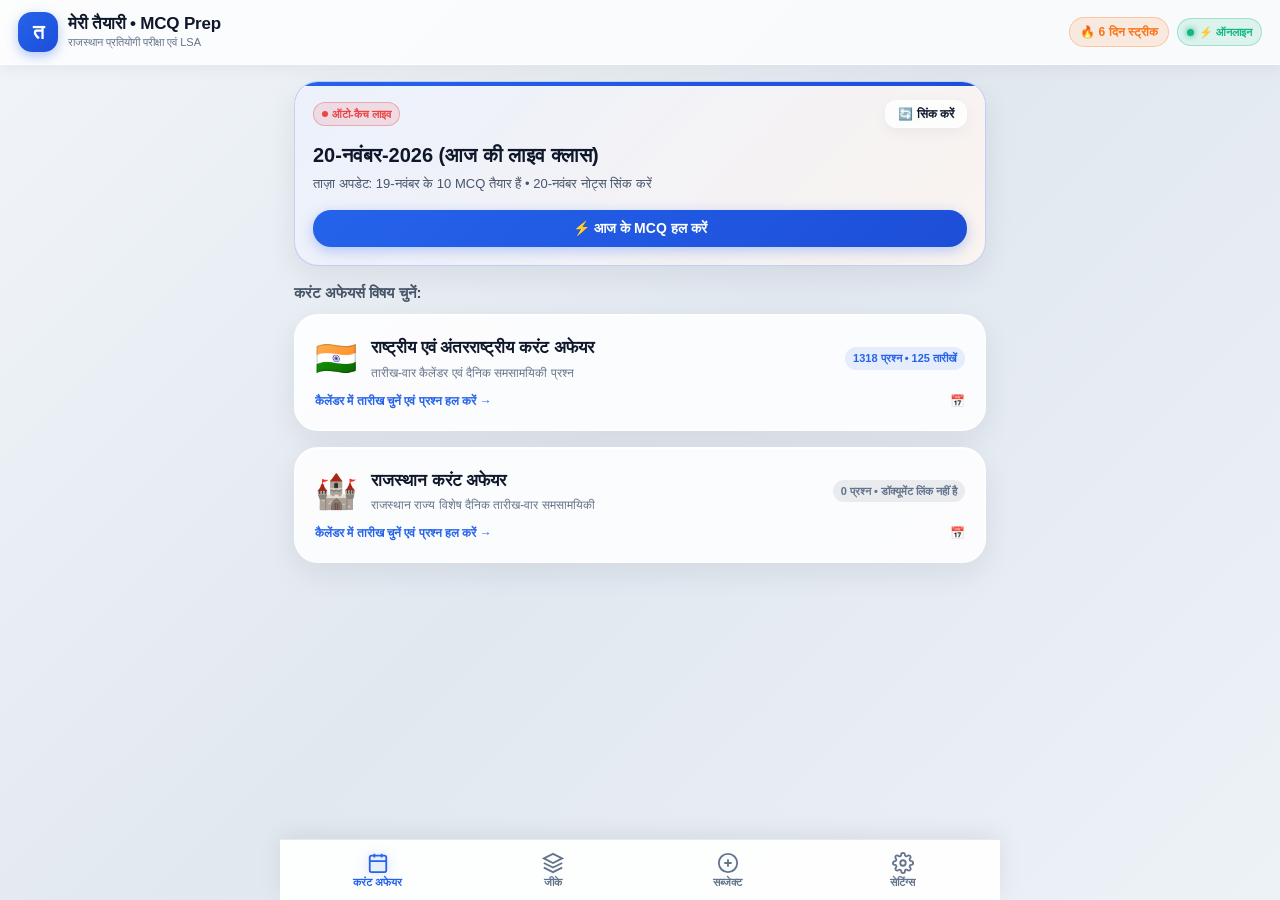
==== index.html @ 027c0a05 "feat: complete Meri Taiyari MCQ Prep APK with crisp examiner questions, iOS liquid glass theme, and " ====
<!DOCTYPE html>
<html lang="hi" data-theme="light">
<head>
  <meta charset="UTF-8">
  <meta name="viewport" content="width=device-width, initial-scale=1.0, maximum-scale=1.0, user-scalable=no, viewport-fit=cover">
  <meta name="theme-color" content="#2563eb">
  <title>मेरी तैयारी • MCQ Prep</title>
  <link rel="stylesheet" href="app.css">
  <link rel="manifest" href="manifest.json">
</head>
<body>

  <!-- Top App Header -->
  <header class="app-header">
    <div class="brand-wrapper">
      <div class="brand-logo-badge">त</div>
      <div class="brand-text">
        <h1>मेरी तैयारी • MCQ Prep</h1>
        <p>राजस्थान प्रतियोगी परीक्षा एवं LSA</p>
      </div>
    </div>
    <div class="header-badges">
      <div class="streak-pill" id="header-streak-badge" data-action="open-streak-info">
        🔥 <span>6 दिन स्ट्रीक</span>
      </div>
      <div class="sync-status-pill" id="header-sync-status">
        <span class="sync-dot"></span>
        <span>🟢 ऑफलाइन तैयार</span>
      </div>
    </div>
  </header>

  <!-- Main View Container -->
  <main class="main-container">

    <!-- ================= TAB 1: करंट अफेयर ================= -->
    <section id="tab-ca" class="view-section active">
      
      <!-- 1. मुख्य पृष्ठ (केवल 2 मुख्य विकल्प: राष्ट्रीय/अंतरराष्ट्रीय और राजस्थान करंट अफेयर, यहाँ कैलेंडर नहीं दिखेगा) -->
      <div id="ca-main-hub">
        
        <!-- Top Priority Card: आज की क्लास • ऑटो-कैच लाइव -->
        <div class="glass-card today-priority-card">
          <div class="glass-card-header">
            <span class="live-badge">
              <span class="pulse-dot"></span>
              ऑटो-कैच लाइव
            </span>
            <button class="btn btn-secondary btn-sm" data-action="sync-today-class">
              🔄 सिंक करें
            </button>
          </div>
          <div class="today-content-box">
            <div class="today-date-text" id="today-class-date">
              20-नवंबर-2026 (आज की क्लास)
            </div>
            <div class="today-subtext" id="today-class-mcq-count">
              ताज़ा अपडेट: 19-नवंबर के 10 MCQ तैयार हैं • 20-नवंबर लाइव क्लास
            </div>
          </div>
          <div class="card-action-row">
            <button class="btn btn-primary btn-full" data-action="open-today-class">
              ⚡ आज के MCQ हल करें
            </button>
          </div>
        </div>

        <div style="margin: 16px 0 10px 0;">
          <h2 style="font-size: 15px; font-weight: 700; color: var(--text-secondary);">करंट अफेयर्स विषय चुनें:</h2>
        </div>

        <!-- विकल्प 1: राष्ट्रीय एवं अंतरराष्ट्रीय करंट अफेयर -->
        <div class="glass-card subject-card" data-action="open-ca-category" data-category="national_ca" style="padding: 20px; cursor: pointer;">
          <div class="glass-card-header" style="margin-bottom: 8px;">
            <div style="display: flex; align-items: center; gap: 14px;">
              <div style="font-size: 34px; line-height: 1;">🇮🇳</div>
              <div>
                <h3 class="card-title" style="font-size: 17px; margin-bottom: 3px;">
                  राष्ट्रीय एवं अंतरराष्ट्रीय करंट अफेयर
                </h3>
                <p style="font-size: 12px; color: var(--text-muted);">
                  तारीख-वार कैलेंडर एवं दैनिक समसामयिकी प्रश्न
                </p>
              </div>
            </div>
            <span class="badge-count" id="badge-nat-ca-count">1101 प्रश्न • 125 तारीखें</span>
          </div>
          <div style="display: flex; justify-content: space-between; align-items: center; margin-top: 10px; font-size: 12px; color: var(--primary); font-weight: 600;">
            <span>कैलेंडर में तारीख चुनें एवं प्रश्न हल करें →</span>
            <span>📅</span>
          </div>
        </div>

        <!-- विकल्प 2: राजस्थान करंट अफेयर -->
        <div class="glass-card subject-card" data-action="open-ca-category" data-category="rajasthan_ca" style="padding: 20px; cursor: pointer;">
          <div class="glass-card-header" style="margin-bottom: 8px;">
            <div style="display: flex; align-items: center; gap: 14px;">
              <div style="font-size: 34px; line-height: 1;">🏰</div>
              <div>
                <h3 class="card-title" style="font-size: 17px; margin-bottom: 3px;">
                  राजस्थान करंट अफेयर
                </h3>
                <p style="font-size: 12px; color: var(--text-muted);">
                  राजस्थान राज्य विशेष दैनिक तारीख-वार समसामयिकी
                </p>
              </div>
            </div>
            <span class="badge-unlinked" id="badge-raj-ca-count">0 प्रश्न • डॉक्यूमेंट लिंक नहीं है</span>
          </div>
          <div style="display: flex; justify-content: space-between; align-items: center; margin-top: 10px; font-size: 12px; color: var(--primary); font-weight: 600;">
            <span>कैलेंडर में तारीख चुनें एवं प्रश्न हल करें →</span>
            <span>📅</span>
          </div>
        </div>

      </div>

      <!-- 2. समर्पित कैलेंडर व तारीख-वार विवरण स्क्रीन (कैटेगरी पर टैप करने के बाद यहाँ दिखाई देगी) -->
      <div id="ca-category-detail" style="display: none;">
        
        <!-- Header with Back Button and Category Title -->
        <div class="glass-card" style="padding: 14px 16px; margin-bottom: 12px;">
          <div class="glass-card-header" style="margin-bottom: 0;">
            <button class="btn btn-secondary btn-sm" data-action="back-to-ca-hub">
              ← वापस (करंट अफेयर)
            </button>
            <button class="btn btn-secondary btn-sm" data-action="sync-current-affairs">
              🔄 सिंक करें
            </button>
          </div>
          <div style="margin-top: 10px;">
            <h2 id="ca-detail-title" style="font-size: 18px; font-weight: 800; line-height: 1.2;">
              राष्ट्रीय एवं अंतरराष्ट्रीय करंट अफेयर
            </h2>
            <p id="ca-detail-subtitle" style="font-size: 12px; color: var(--text-muted); margin-top: 3px;">
              कैलेंडर में किसी भी तारीख पर टैप करें, उस तारीख के प्रश्न एवं नोट्स ठीक नीचे लोड होंगे
            </p>
          </div>
        </div>

        <!-- Interactive Date-Wise Calendar Card -->
        <div class="glass-card calendar-card" id="calendar-section">
          <div class="calendar-header-nav">
            <div class="calendar-month-title">
              <span>📅</span>
              <select class="form-select" id="cal-month-select" data-action="select-cal-month" style="width: auto; padding: 4px 8px; font-weight: 700;">
                <option value="2026-11">नवंबर 2026</option>
                <option value="2026-10">अक्टूबर 2026</option>
                <option value="2026-09">सितंबर 2026</option>
                <option value="2026-08">अगस्त 2026</option>
                <option value="2026-07">जुलाई 2026</option>
              </select>
            </div>
            <div style="display: flex; gap: 6px; align-items: center;">
              <button class="btn btn-secondary btn-sm" data-action="cal-prev-month">◀</button>
              <button class="btn btn-secondary btn-sm" data-action="cal-next-month">▶</button>
            </div>
          </div>

          <!-- Weekdays Row -->
          <div class="calendar-weekdays">
            <div>सोम</div><div>मंगल</div><div>बुध</div><div>गुरु</div><div>शुक्र</div><div>शनि</div><div>रवि</div>
          </div>

          <!-- 7-Column Days Grid -->
          <div class="calendar-grid" id="calendar-days-grid">
            <!-- Populated dynamically by app.js -->
          </div>
        </div>

        <!-- Date-Range Mega Revision Tests -->
        <div class="glass-card mega-revision-card" style="margin-bottom: 16px;">
          <div class="glass-card-header">
            <h3 class="card-title" style="color: #4f46e5;">
              <span>⚡</span> तारीख-रेंज मेगा रिवीज़न टेस्ट
            </h3>
            <span class="badge-count" style="background: rgba(79, 70, 229, 0.15); color: #4f46e5;">साप्ताहिक व मासिक</span>
          </div>
          <div class="mega-btn-group">
            <button class="btn btn-secondary btn-full" data-action="launch-mega-test" data-type="last_7_days">
              ⏱️ पिछले 7 दिन (साप्ताहिक)
            </button>
            <button class="btn btn-primary btn-full" data-action="launch-mega-test" data-type="full_month">
              🏆 पूरा महीना (1 से 20)
            </button>
          </div>
        </div>

        <!-- Date-Specific Content Directly Below Calendar -->
        <div id="ca-date-content-container">
          <!-- Populated when user taps any date in calendar! -->
        </div>

      </div>

    </section>

    <!-- ================= TAB 2: राजस्थान जीके ================= -->
    <section id="tab-gk" class="view-section">
      
      <!-- Sub-tabs bar: No dates! -->
      <div class="subtab-bar">
        <button class="subtab-btn active" data-action="switch-gk-subtab" data-subcat="geography">
          🗺️ राजस्थान भूगोल
        </button>
        <button class="subtab-btn" data-action="switch-gk-subtab" data-subcat="art_culture">
          🎭 कला एवं संस्कृति
        </button>
        <button class="subtab-btn" data-action="switch-gk-subtab" data-subcat="history">
          ⚔️ राजस्थान इतिहास
        </button>
      </div>

      <!-- Chapter-wise List -->
      <div id="gk-chapters-list">
        <!-- Rendered if linked -->
      </div>

      <!-- Empty State / Zero-Fabrication Prompt -->
      <div class="empty-state-box" id="gk-empty-state">
        <span class="empty-icon">📂</span>
        <h4 id="gk-empty-category-name">राजस्थान भूगोल</h4>
        <p><strong>0 प्रश्न • डॉक्यूमेंट लिंक नहीं है</strong><br>इस विषय के लिए अभी कोई गूगल डॉक लिंक नहीं किया गया है।</p>
        <button class="btn btn-primary" data-action="prompt-add-doc" data-target="geography">
          सेटिंग्स में डॉक्यूमेंट जोड़ें →
        </button>
      </div>

    </section>

    <!-- ================= TAB 3: सब्जेक्ट (LSA Veterinary) ================= -->
    <section id="tab-lsa" class="view-section">
      
      <div style="margin-bottom: 12px;">
        <h2 style="font-size: 16px; font-weight: 700;">पशुधन सहायक (LSA) डिप्लोमा विषय</h2>
        <p style="font-size: 12px; color: var(--text-muted);">सभी 10 वेटरनरी विषय • अध्याय-वार अभ्यास (शून्य डमी प्रश्न नियम)</p>
      </div>

      <div id="lsa-subjects-container">
        <!-- 10 Veterinary Subjects populated dynamically -->
      </div>

    </section>

    <!-- ================= TAB 4: सेटिंग्स ================= -->
    <section id="tab-settings" class="view-section">

      <!-- 1. Add & Manage Google Docs -->
      <div class="glass-card" id="add-doc-card">
        <div class="glass-card-header">
          <h3 class="card-title">
            <span>📄</span> डॉक्यूमेंट ऐड एवं मैनेज करें
          </h3>
          <span class="badge-count">स्मार्ट पार्सर</span>
        </div>
        <p style="font-size: 13px; color: var(--text-secondary); margin-bottom: 14px;">
          गूगल डॉक्स URL या टेक्स्ट नोट्स जोड़ें। करंट अफेयर्स में तारीखें स्वतः पहचान ली जाती हैं।
        </p>

        <div class="form-group">
          <label class="form-label">टारगेट विषय / श्रेणी चुनें:</label>
          <select class="form-select" id="target-category-select">
            <optgroup label="करंट अफेयर">
              <option value="national_ca">राष्ट्रीय एवं अंतरराष्ट्रीय करंट अफेयर</option>
              <option value="rajasthan_ca">राजस्थान करंट अफेयर</option>
            </optgroup>
            <optgroup label="राजस्थान सामान्य ज्ञान">
              <option value="geography">राजस्थान भूगोल (Geography)</option>
              <option value="art_culture">कला एवं संस्कृति (Art & Culture)</option>
              <option value="history">राजस्थान इतिहास (History)</option>
            </optgroup>
            <optgroup label="LSA वेटरनरी 10 विषय">
              <option value="lsa_anatomy">1. वेटरनरी एनाटॉमी</option>
              <option value="lsa_physiology">2. वेटरनरी फिजियोलॉजी</option>
              <option value="lsa_nutrition">3. पशु पोषण</option>
              <option value="lsa_lpm">4. पशुधन उत्पादन एवं प्रबंधन (LPM)</option>
              <option value="lsa_pharmacology">5. वेटरनरी फार्माकोलॉजी एवं टॉक्सिकोलॉजी</option>
              <option value="lsa_medicine">6. वेटरनरी मेडिसिन</option>
              <option value="lsa_surgery">7. वेटरनरी सर्जरी एवं रेडियोलॉजी</option>
              <option value="lsa_gynecology">8. पशु प्रजनन एवं स्त्री रोग विज्ञान</option>
              <option value="lsa_genetics">9. पशु आनुवंशिकी एवं प्रजनन</option>
              <option value="lsa_extension">10. प्रसार शिक्षा एवं पशुपालन अर्थशास्त्र</option>
            </optgroup>
          </select>
        </div>

        <div class="form-group">
          <label class="form-label">गूगल डॉक्स URL:</label>
          <input type="url" class="form-input" id="doc-url-input" placeholder="https://docs.google.com/document/d/.../edit">
        </div>

        <div class="form-group">
          <label class="form-label">अध्याय शीर्षक (जीके / LSA हेतु):</label>
          <input type="text" class="form-input" id="chapter-title-input" placeholder="उदा. भौतिक प्रदेश / पाचन तंत्र (वैकल्पिक)">
        </div>

        <div class="form-group">
          <label class="form-label">या सीधे नोट्स टेक्स्ट पेस्ट करें (ऑफलाइन / प्राइवेट डॉक):</label>
          <textarea class="form-textarea" id="raw-text-input" rows="3" placeholder="यहाँ प्रश्न/उत्तर या दैनिक नोट्स पेस्ट करें..."></textarea>
        </div>

        <button class="btn btn-primary btn-full" id="btn-save-doc">
          🔄 इंक्रीमेंटल री-सिंक एवं सेव करें
        </button>

        <div id="doc-sync-status-msg" style="display: none; margin-top: 10px; font-size: 13px; font-weight: 600;"></div>

        <!-- Linked Docs Table -->
        <div style="margin-top: 18px;">
          <h4 style="font-size: 13px; font-weight: 700; color: var(--text-secondary); margin-bottom: 8px;">लिंक किए गए डॉक्यूमेंट:</h4>
          <div style="overflow-x: auto;">
            <table style="width: 100%; border-collapse: collapse; font-size: 13px;">
              <thead>
                <tr style="text-align: left; color: var(--text-muted); border-bottom: 1.5px solid var(--glass-border);">
                  <th style="padding: 6px 8px;">विषय</th>
                  <th style="padding: 6px 8px;">MCQ संख्या</th>
                  <th style="padding: 6px 8px;">स्थिति</th>
                </tr>
              </thead>
              <tbody id="linked-docs-tbody">
                <!-- Rendered dynamically -->
              </tbody>
            </table>
          </div>
        </div>

      </div>

      <!-- 2. Wrong Answer Vault -->
      <div class="glass-card" style="border-left: 4px solid var(--danger);">
        <div class="glass-card-header">
          <h3 class="card-title">
            <span>🚨</span> गलत सवाल (Wrong Answer Vault)
          </h3>
          <span class="badge-count" id="vault-count-badge" style="background: var(--danger-bg); color: var(--danger);">0 प्रश्न</span>
        </div>
        <p style="font-size: 13px; color: var(--text-secondary); margin-bottom: 12px;">
          प्रैक्टिस या एग्जाम में गलत हुए सवाल यहाँ स्वतः सहेजे जाते हैं। री-टेस्ट में सही उत्तर देने पर सवाल तिजोरी से हट जाता है।
        </p>
        <button class="btn btn-secondary btn-full" data-action="open-wrong-vault">
          ⚡ गलत सवालों का री-टेस्ट शुरू करें
        </button>
      </div>

      <!-- 3. Saved Bookmarks -->
      <div class="glass-card" style="border-left: 4px solid var(--accent-orange);">
        <div class="glass-card-header">
          <h3 class="card-title">
            <span>★</span> बुकमार्क सवाल (Saved Bookmarks)
          </h3>
          <span class="badge-count" id="bookmarks-count-badge" style="background: var(--accent-orange-light); color: var(--accent-orange);">0 प्रश्न</span>
        </div>
        <p style="font-size: 13px; color: var(--text-secondary); margin-bottom: 12px;">
          कठिन या महत्वपूर्ण सवाल जिन्हें आपने त्वरित रिवीज़न के लिए बुकमार्क किया है।
        </p>
        <button class="btn btn-secondary btn-full" data-action="open-bookmarks">
          📖 बुकमार्क सवालों का रिवीज़न करें
        </button>
      </div>

      <!-- 4. In-App Live Update -->
      <div class="glass-card">
        <div class="glass-card-header">
          <h3 class="card-title">
            <span>🚀</span> इन-ऐप अपडेट (Live Update)
          </h3>
          <span class="badge-count">v2.1.0</span>
        </div>
        <p style="font-size: 13px; color: var(--text-secondary); margin-bottom: 12px;">
          नवीनतम करंट अफेयर्स पैच और RPSC/RSSB सिलेबस अपडेट सीधे ऐप में इंस्टॉल करें।
        </p>
        <button class="btn btn-primary btn-full" id="btn-check-update" data-action="check-in-app-update">
          🔄 अपडेट चेक व इंस्टॉल करें
        </button>
        <div class="update-progress-container" id="update-progress-box">
          <div class="progress-track">
            <div class="progress-fill" id="update-progress-fill"></div>
          </div>
          <div class="progress-status-msg" id="update-status-text">अपडेट प्रारंभ हो रहा है...</div>
        </div>
      </div>

      <!-- 5. Theme & Offline Storage -->
      <div class="glass-card">
        <div class="glass-card-header">
          <h3 class="card-title">
            <span>⚙️</span> थीम व ऑफलाइन लोकल कैश
          </h3>
        </div>

        <div class="form-group">
          <label class="form-label">थीम का चयन करें:</label>
          <select class="form-select" id="settings-theme-select">
            <option value="light">☀️ Light Liquid Glass (दिन के लिए)</option>
            <option value="dark">🌙 Dark Liquid Glass (आँखों के लिए आरामदायक)</option>
          </select>
        </div>

        <div style="display: flex; justify-content: space-between; font-size: 13px; margin: 12px 0;">
          <span style="color: var(--text-muted);">कुल ऑफलाइन MCQs:</span>
          <span style="font-weight: 700;" id="stat-total-mcqs">1101 MCQs</span>
        </div>
        <div style="display: flex; justify-content: space-between; font-size: 13px; margin: 12px 0;">
          <span style="color: var(--text-muted);">लोकल स्टोरेज स्थिति:</span>
          <span style="font-weight: 700; color: var(--success);" id="stat-storage-size">2.4 MB / 100% ऑफलाइन कैश</span>
        </div>

        <div class="card-action-row" style="margin-top: 14px;">
          <button class="btn btn-secondary btn-full" data-action="export-backup-json">
            💾 बैकअप JSON एक्सपोर्ट
          </button>
          <button class="btn btn-secondary btn-full" data-action="clear-cache" style="color: var(--danger);">
            🗑️ कैश रीसेट करें
          </button>
        </div>
      </div>

    </section>

    <!-- ================= QUIZ & STUDY WORKSPACE VIEW ================= -->
    <section id="view-workspace" class="view-section">
      
      <!-- Top Navigation & Title Bar -->
      <div class="glass-card">
        <div class="glass-card-header">
          <button class="btn btn-secondary btn-sm" data-action="close-workspace">
            ← वापस जाएं
          </button>
          <button class="btn btn-secondary btn-sm" data-action="open-print-modal">
            🖨️ A4 PDF एक्सपोर्ट
          </button>
        </div>
        <h2 id="workspace-title" style="font-size: 16px; font-weight: 800; line-height: 1.3;">-</h2>
        <p id="workspace-subtitle" style="font-size: 12px; color: var(--text-muted); margin-top: 4px;">-</p>
      </div>

      <!-- Controls: View Switcher & Mode Switcher -->
      <div class="view-mode-toggles">
        <div class="segmented-control">
          <button class="segment-btn active" data-action="switch-quiz-view" data-view="mcq">
            📝 MCQ अभ्यास
          </button>
          <button class="segment-btn" data-action="switch-quiz-view" data-view="oneliner">
            📖 वन-लाइनर नोट्स
          </button>
        </div>

        <div class="segmented-control">
          <button class="segment-btn active" data-action="switch-quiz-mode" data-mode="practice">
            ⚡ प्रैक्टिस मोड
          </button>
          <button class="segment-btn" data-action="switch-quiz-mode" data-mode="exam">
            ⏱️ एग्जाम मोड
          </button>
        </div>
      </div>

      <!-- Exam Timer Bar (Visible only in Exam mode) -->
      <div class="exam-timer-bar" id="exam-timer-bar" style="display: none; margin-top: 14px;">
        <div class="timer-display">
          <span>⏳</span>
          <span id="exam-timer-text">00:00</span>
        </div>
        <div class="marking-info-tag">
          RPSC/RSSB: +2 सही | -0.67 निगेटिव (1/3)
        </div>
      </div>

      <!-- Exam Question Palette (Visible only in Exam mode) -->
      <div id="exam-palette-container" style="display: none;">
        <div class="exam-palette" id="exam-palette-grid">
          <!-- Populated dynamically -->
        </div>
      </div>

      <!-- Questions Container -->
      <div id="workspace-mcq-list" style="margin-top: 16px;">
        <!-- MCQ cards populated dynamically -->
      </div>

      <!-- One-Liners Container -->
      <div id="workspace-oneliner-list" style="display: none; margin-top: 16px;">
        <!-- One liner cards populated dynamically -->
      </div>

      <!-- Submit Exam Button -->
      <div id="btn-submit-exam" style="display: none; margin-top: 16px;">
        <button class="btn btn-primary btn-full" data-action="submit-exam" style="padding: 14px; font-size: 16px;">
          🏁 परीक्षा सबमिट करें व स्कोरकार्ड देखें
        </button>
      </div>

    </section>

  </main>

  <!-- ================= FIXED 4-TAB BOTTOM NAVIGATION BAR ================= -->
  <nav class="bottom-nav-bar">
    <button class="nav-tab-btn active" data-tab="tab-ca">
      <svg viewBox="0 0 24 24"><path d="M19 4H5a2 2 0 0 0-2 2v14a2 2 0 0 0 2 2h14a2 2 0 0 0 2-2V6a2 2 0 0 0-2-2zM16 2v4M8 2v4M3 10h18"/></svg>
      <span>करंट अफेयर</span>
    </button>
    <button class="nav-tab-btn" data-tab="tab-gk">
      <svg viewBox="0 0 24 24"><path d="M12 2L2 7l10 5 10-5-10-5zM2 17l10 5 10-5M2 12l10 5 10-5"/></svg>
      <span>जीके</span>
    </button>
    <button class="nav-tab-btn" data-tab="tab-lsa">
      <svg viewBox="0 0 24 24"><circle cx="12" cy="12" r="10"/><path d="M12 8v8M8 12h8"/></svg>
      <span>सब्जेक्ट</span>
    </button>
    <button class="nav-tab-btn" data-tab="tab-settings">
      <svg viewBox="0 0 24 24"><circle cx="12" cy="12" r="3"/><path d="M19.4 15a1.65 1.65 0 0 0 .33 1.82l.06.06a2 2 0 0 1 0 2.83 2 2 0 0 1-2.83 0l-.06-.06a1.65 1.65 0 0 0-1.82-.33 1.65 1.65 0 0 0-1 1.51V21a2 2 0 0 1-2 2 2 2 0 0 1-2-2v-.09A1.65 1.65 0 0 0 9 19.4a1.65 1.65 0 0 0-1.82.33l-.06.06a2 2 0 0 1-2.83 0 2 2 0 0 1 0-2.83l.06-.06a1.65 1.65 0 0 0 .33-1.82 1.65 1.65 0 0 0-1.51-1H3a2 2 0 0 1-2-2 2 2 0 0 1 2-2h.09A1.65 1.65 0 0 0 4.6 9a1.65 1.65 0 0 0-.33-1.82l-.06-.06a2 2 0 0 1 0-2.83 2 2 0 0 1 2.83 0l.06.06a1.65 1.65 0 0 0 1.82.33H9a1.65 1.65 0 0 0 1-1.51V3a2 2 0 0 1 2-2 2 2 0 0 1 2 2v.09a1.65 1.65 0 0 0 1 1.51 1.65 1.65 0 0 0 1.82-.33l.06-.06a2 2 0 0 1 2.83 0 2 2 0 0 1 0 2.83l-.06.06a1.65 1.65 0 0 0-.33 1.82V9a1.65 1.65 0 0 0 1.51 1H21a2 2 0 0 1 2 2 2 2 0 0 1-2 2h-.09a1.65 1.65 0 0 0-1.51 1z"/></svg>
      <span>सेटिंग्स</span>
    </button>
  </nav>

  <!-- ================= MODALS ================= -->

  <!-- Scorecard Modal -->
  <div class="modal-overlay" id="scorecard-modal">
    <div class="modal-sheet">
      <div class="modal-title">
        <span>🏆</span> परीक्षा स्कोरकार्ड (RPSC / RSSB)
      </div>
      <p style="font-size: 13px; color: var(--text-secondary);">
        1/3 निगेटिव मार्किंग (-0.67 अंक) के साथ अंतिम परिणाम:
      </p>

      <div class="scorecard-stats-grid">
        <div class="stat-metric-card">
          <div class="metric-num" id="score-total-val">0</div>
          <div class="metric-label">कुल प्राप्तांक</div>
        </div>
        <div class="stat-metric-card">
          <div class="metric-num" style="color: var(--success);" id="score-correct-val">0</div>
          <div class="metric-label">सही उत्तर (+2)</div>
        </div>
        <div class="stat-metric-card">
          <div class="metric-num" style="color: var(--danger);" id="score-wrong-val">0</div>
          <div class="metric-label">गलत उत्तर (-0.67)</div>
        </div>
      </div>

      <div class="scorecard-stats-grid">
        <div class="stat-metric-card">
          <div class="metric-num" style="color: var(--text-muted);" id="score-unattempted-val">0</div>
          <div class="metric-label">अनुत्तरित (0)</div>
        </div>
        <div class="stat-metric-card" style="grid-column: span 2;">
          <div class="metric-num" style="color: var(--primary);" id="score-accuracy-val">0%</div>
          <div class="metric-label">सटीकता (Accuracy %)</div>
        </div>
      </div>

      <button class="btn btn-primary btn-full" data-action="close-scorecard-modal" style="margin-top: 10px;">
        📖 सभी प्रश्नों की व्याख्या देखें
      </button>
    </div>
  </div>

  <!-- Print Layout Selection Modal -->
  <div class="modal-overlay" id="print-modal">
    <div class="modal-sheet">
      <div class="modal-title">
        <span>🖨️</span> प्रिंट-रेडी A4 PDF एक्सपोर्ट
      </div>
      <p style="font-size: 13px; color: var(--text-secondary); margin-bottom: 16px;">
        परीक्षा रिवीज़न के लिए प्रिंट लेआउट चुनें (बिना किसी वीडियो टाइमस्टैम्प के स्वच्छ A4 लेआउट):
      </p>

      <div style="display: flex; flex-direction: column; gap: 10px;">
        <button class="btn btn-primary btn-full" data-action="trigger-print" data-layout="1-col">
          📄 फुल A4 (1-कॉलम विस्तृत लेआउट)
        </button>
        <button class="btn btn-secondary btn-full" data-action="trigger-print" data-layout="2-col">
          📑 हाफ-पेज A4 (2-कॉलम कॉम्पैक्ट प्रिंट)
        </button>
        <button class="btn btn-secondary btn-full" data-action="close-print-modal" style="margin-top: 6px;">
          रद्द करें
        </button>
      </div>
    </div>
  </div>

  <!-- Streak Info Modal -->
  <div class="modal-overlay" id="streak-modal">
    <div class="modal-sheet">
      <div class="modal-title">
        <span>🔥</span> दैनिक अध्ययन स्ट्रीक
      </div>
      <p style="font-size: 14px; line-height: 1.6; color: var(--text-secondary);">
        आपकी वर्तमान स्ट्रीक <strong>सक्रिय</strong> है! प्रतिदिन करंट अफेयर्स या विषयवार MCQ हल करने से आपकी परीक्षा स्मरण शक्ति 4x बढ़ती है।
      </p>
      <div style="background: var(--accent-orange-light); border-radius: var(--radius-md); padding: 14px; margin: 14px 0; text-align: center;">
        <div style="font-size: 28px; font-weight: 800; color: var(--accent-orange);">🔥 लगातार अभ्यास</div>
        <div style="font-size: 12px; font-weight: 600; color: var(--text-muted); margin-top: 4px;">RPSC / RSSB चयन का मूल मंत्र: निरंतरता</div>
      </div>
      <button class="btn btn-primary btn-full" data-action="close-streak-modal">
        समझ गया, अभ्यास जारी रखें
      </button>
    </div>
  </div>

  <!-- Clean Print Area (Hidden on screen, populated dynamically for window.print()) -->
  <div id="print-area-content"></div>

  <!-- Scripts: Initial Data -> Parser Engine -> App Controller -->
  <script src="initial_data.js"></script>
  <script src="parser.js"></script>
  <script src="app.js"></script>
</body>
</html>
---- app.css ----
/* Apple iOS 18 Liquid Glass Theme - "मेरी तैयारी (MCQ Prep)" */

:root {
  /* Light Liquid Glass Palette */
  --bg-gradient: linear-gradient(135deg, #f1f5f9 0%, #e2e8f0 50%, #edf2f7 100%);
  --glass-bg: rgba(255, 255, 255, 0.78);
  --glass-bg-subtle: rgba(255, 255, 255, 0.55);
  --glass-card: rgba(255, 255, 255, 0.85);
  --glass-border: rgba(255, 255, 255, 0.75);
  --glass-border-subtle: rgba(226, 232, 240, 0.8);
  --glass-shadow: 0 10px 30px rgba(15, 23, 42, 0.08), inset 0 1px 1px rgba(255, 255, 255, 0.9);
  --glass-shadow-sm: 0 4px 15px rgba(15, 23, 42, 0.05);
  
  --text-main: #0f172a;
  --text-secondary: #475569;
  --text-muted: #64748b;
  
  --primary: #2563eb;
  --primary-gradient: linear-gradient(135deg, #2563eb, #1d4ed8);
  --primary-light: rgba(37, 99, 235, 0.1);
  --primary-border: rgba(37, 99, 235, 0.25);
  
  --accent-orange: #f97316;
  --accent-orange-light: rgba(249, 115, 22, 0.12);
  
  --success: #10b981;
  --success-bg: rgba(16, 185, 129, 0.12);
  --success-border: #10b981;
  
  --danger: #ef4444;
  --danger-bg: rgba(239, 68, 68, 0.12);
  --danger-border: #ef4444;
  
  --warning: #f59e0b;
  --warning-bg: rgba(245, 158, 11, 0.12);
  
  --nav-bg: rgba(255, 255, 255, 0.92);
  --nav-border: rgba(226, 232, 240, 0.9);
  
  --radius-lg: 24px;
  --radius-md: 18px;
  --radius-sm: 12px;
  --radius-full: 9999px;
  
  --font-family: -apple-system, BlinkMacSystemFont, "Segoe UI", Roboto, "Noto Sans Devanagari", sans-serif;
  --touch-highlight: rgba(37, 99, 235, 0.15);
}

[data-theme="dark"] {
  /* Dark Liquid Glass Palette */
  --bg-gradient: linear-gradient(145deg, #090d16 0%, #0f172a 50%, #080c14 100%);
  --glass-bg: rgba(30, 41, 59, 0.72);
  --glass-bg-subtle: rgba(30, 41, 59, 0.5);
  --glass-card: rgba(30, 41, 59, 0.85);
  --glass-border: rgba(255, 255, 255, 0.14);
  --glass-border-subtle: rgba(255, 255, 255, 0.08);
  --glass-shadow: 0 12px 35px rgba(0, 0, 0, 0.45), inset 0 1px 1px rgba(255, 255, 255, 0.12);
  --glass-shadow-sm: 0 4px 18px rgba(0, 0, 0, 0.3);
  
  --text-main: #f8fafc;
  --text-secondary: #cbd5e1;
  --text-muted: #94a3b8;
  
  --primary: #3b82f6;
  --primary-gradient: linear-gradient(135deg, #3b82f6, #2563eb);
  --primary-light: rgba(59, 130, 246, 0.18);
  --primary-border: rgba(59, 130, 246, 0.35);
  
  --nav-bg: rgba(15, 23, 42, 0.94);
  --nav-border: rgba(255, 255, 255, 0.12);
}

* {
  box-sizing: border-box;
  margin: 0;
  padding: 0;
  -webkit-tap-highlight-color: transparent;
}

body {
  font-family: var(--font-family);
  background: var(--bg-gradient);
  background-attachment: fixed;
  color: var(--text-main);
  min-height: 100vh;
  padding-bottom: 95px; /* for bottom nav */
  line-height: 1.5;
  user-select: none;
  overflow-x: hidden;
}

/* App Header */
.app-header {
  position: sticky;
  top: 0;
  z-index: 100;
  background: var(--glass-bg);
  border-bottom: 1px solid var(--glass-border);
  box-shadow: var(--glass-shadow-sm);
  padding: 12px 18px;
  display: flex;
  align-items: center;
  justify-content: space-between;
}

.brand-wrapper {
  display: flex;
  align-items: center;
  gap: 10px;
}

.brand-logo-badge {
  width: 40px;
  height: 40px;
  border-radius: 14px;
  background: var(--primary-gradient);
  display: flex;
  align-items: center;
  justify-content: center;
  color: #fff;
  font-weight: 800;
  font-size: 20px;
  box-shadow: 0 4px 12px rgba(37, 99, 235, 0.35);
}

.brand-text h1 {
  font-size: 17px;
  font-weight: 700;
  letter-spacing: -0.2px;
  color: var(--text-main);
  line-height: 1.2;
}

.brand-text p {
  font-size: 11px;
  color: var(--text-muted);
  font-weight: 500;
}

.header-badges {
  display: flex;
  align-items: center;
  gap: 8px;
}

.streak-pill {
  background: var(--accent-orange-light);
  border: 1px solid rgba(249, 115, 22, 0.3);
  color: var(--accent-orange);
  font-size: 12px;
  font-weight: 700;
  padding: 5px 10px;
  border-radius: var(--radius-full);
  display: flex;
  align-items: center;
  gap: 4px;
  cursor: pointer;
  transition: transform 0.15s ease;
}

.streak-pill:active {
  transform: scale(0.95);
}

.sync-status-pill {
  background: var(--success-bg);
  border: 1px solid rgba(16, 185, 129, 0.3);
  color: var(--success);
  font-size: 11px;
  font-weight: 600;
  padding: 5px 9px;
  border-radius: var(--radius-full);
  display: flex;
  align-items: center;
  gap: 5px;
}

.sync-dot {
  width: 7px;
  height: 7px;
  border-radius: 50%;
  background: var(--success);
  display: inline-block;
  box-shadow: 0 0 6px var(--success);
}

/* Tab Views Container */
.main-container {
  max-width: 720px;
  margin: 0 auto;
  padding: 16px 14px;
}

.view-section {
  display: none;
  animation: fadeInView 0.25s ease-out forwards;
}

.view-section.active {
  display: block;
}

@keyframes fadeInView {
  from { opacity: 0; transform: translateY(6px); }
  to { opacity: 1; transform: translateY(0); }
}

/* iOS 18 Liquid Glass Card */
.glass-card {
  background: var(--glass-card);
  border: 1px solid var(--glass-border);
  box-shadow: var(--glass-shadow);
  border-radius: var(--radius-lg);
  padding: 18px;
  margin-bottom: 16px;
  position: relative;
  overflow: hidden;
  transition: transform 0.15s ease, box-shadow 0.15s ease;
}

.glass-card-header {
  display: flex;
  align-items: center;
  justify-content: space-between;
  margin-bottom: 12px;
}

.card-title {
  font-size: 16px;
  font-weight: 700;
  color: var(--text-main);
  display: flex;
  align-items: center;
  gap: 8px;
}

/* Priority Card: Today's Live Class */
.today-priority-card {
  background: linear-gradient(135deg, rgba(37, 99, 235, 0.08), rgba(249, 115, 22, 0.06)), var(--glass-card);
  border: 1.5px solid var(--primary-border);
  position: relative;
}

.today-priority-card::before {
  content: "";
  position: absolute;
  top: 0;
  left: 0;
  right: 0;
  height: 4px;
  background: var(--primary-gradient);
}

.live-badge {
  background: var(--danger-bg);
  border: 1px solid rgba(239, 68, 68, 0.35);
  color: var(--danger);
  font-size: 11px;
  font-weight: 700;
  padding: 3px 8px;
  border-radius: var(--radius-full);
  display: flex;
  align-items: center;
  gap: 4px;
}

.pulse-dot {
  width: 6px;
  height: 6px;
  background: var(--danger);
  border-radius: 50%;
  animation: pulseAnim 1.4s infinite;
}

@keyframes pulseAnim {
  0% { transform: scale(0.9); opacity: 0.8; }
  50% { transform: scale(1.4); opacity: 1; }
  100% { transform: scale(0.9); opacity: 0.8; }
}

.today-content-box {
  margin: 12px 0 16px 0;
}

.today-date-text {
  font-size: 20px;
  font-weight: 800;
  color: var(--text-main);
  display: flex;
  align-items: center;
  gap: 8px;
}

.today-subtext {
  font-size: 13px;
  color: var(--text-secondary);
  margin-top: 4px;
}

.card-action-row {
  display: flex;
  gap: 10px;
}

/* Buttons */
.btn {
  font-family: inherit;
  font-weight: 600;
  font-size: 14px;
  padding: 10px 16px;
  border-radius: var(--radius-md);
  border: none;
  cursor: pointer;
  display: inline-flex;
  align-items: center;
  justify-content: center;
  gap: 6px;
  transition: all 0.15s ease;
  user-select: none;
}

.btn:active {
  transform: scale(0.97);
}

.btn-primary {
  background: var(--primary-gradient);
  color: #fff;
  box-shadow: 0 4px 14px rgba(37, 99, 235, 0.3);
}

.btn-secondary {
  background: var(--glass-bg);
  border: 1px solid var(--glass-border);
  color: var(--text-main);
  box-shadow: var(--glass-shadow-sm);
}

.btn-sm {
  font-size: 12px;
  padding: 6px 12px;
  border-radius: var(--radius-sm);
}

.btn-full {
  width: 100%;
}

.btn-icon-round {
  width: 36px;
  height: 36px;
  border-radius: 50%;
  padding: 0;
  background: var(--glass-bg);
  border: 1px solid var(--glass-border);
  color: var(--text-main);
}

/* Current Affairs Subject Cards */
.subject-card {
  cursor: pointer;
}

.subject-card:active {
  transform: scale(0.985);
}

.subject-card-meta {
  display: flex;
  align-items: center;
  gap: 10px;
  font-size: 13px;
  color: var(--text-secondary);
  margin-top: 6px;
}

.badge-count {
  background: var(--primary-light);
  color: var(--primary);
  font-weight: 700;
  padding: 3px 8px;
  border-radius: var(--radius-full);
  font-size: 11px;
}

.badge-unlinked {
  background: rgba(100, 116, 139, 0.12);
  color: var(--text-muted);
  font-weight: 600;
  padding: 3px 8px;
  border-radius: var(--radius-full);
  font-size: 11px;
}

/* Interactive Calendar Styles */
.calendar-card {
  padding: 16px;
}

.calendar-header-nav {
  display: flex;
  align-items: center;
  justify-content: space-between;
  margin-bottom: 14px;
}

.calendar-month-title {
  font-size: 16px;
  font-weight: 700;
  color: var(--text-main);
  display: flex;
  align-items: center;
  gap: 6px;
}

.calendar-weekdays {
  display: grid;
  grid-template-columns: repeat(7, 1fr);
  text-align: center;
  font-size: 11px;
  font-weight: 700;
  color: var(--text-muted);
  margin-bottom: 8px;
  text-transform: uppercase;
}

.calendar-grid {
  display: grid;
  grid-template-columns: repeat(7, 1fr);
  gap: 6px;
}

.calendar-cell {
  aspect-ratio: 1;
  background: var(--glass-bg-subtle);
  border: 1px solid var(--glass-border-subtle);
  border-radius: 14px;
  display: flex;
  flex-direction: column;
  align-items: center;
  justify-content: center;
  cursor: pointer;
  padding: 4px 2px;
  transition: all 0.15s ease;
  position: relative;
}

.calendar-cell:active {
  transform: scale(0.92);
}

.calendar-cell.has-questions {
  background: rgba(37, 99, 235, 0.08);
  border-color: rgba(37, 99, 235, 0.35);
}

.calendar-cell.selected {
  background: var(--primary) !important;
  border-color: var(--primary) !important;
  color: #fff !important;
  box-shadow: 0 4px 12px rgba(37, 99, 235, 0.45);
}

.calendar-cell.selected .cell-day-num,
.calendar-cell.selected .cell-q-count {
  color: #fff !important;
}

.calendar-cell.is-today::after {
  content: "";
  position: absolute;
  top: 4px;
  right: 4px;
  width: 5px;
  height: 5px;
  border-radius: 50%;
  background: var(--accent-orange);
}

.cell-day-num {
  font-size: 13px;
  font-weight: 700;
  color: var(--text-main);
  line-height: 1.1;
}

.cell-q-count {
  font-size: 9px;
  font-weight: 700;
  color: var(--primary);
  margin-top: 2px;
}

.cell-q-count.zero {
  color: var(--text-muted);
  opacity: 0.6;
}

/* Mega Revision Banner */
.mega-revision-card {
  background: linear-gradient(135deg, rgba(79, 70, 229, 0.1), rgba(37, 99, 235, 0.08)), var(--glass-card);
  border: 1px solid rgba(79, 70, 229, 0.3);
}

.mega-btn-group {
  display: grid;
  grid-template-columns: 1fr 1fr;
  gap: 10px;
  margin-top: 10px;
}

/* Sub-Tab Filter Bar */
.subtab-bar {
  display: flex;
  gap: 8px;
  margin-bottom: 16px;
  overflow-x: auto;
  padding-bottom: 4px;
}

.subtab-btn {
  background: var(--glass-bg);
  border: 1px solid var(--glass-border);
  color: var(--text-secondary);
  font-size: 13px;
  font-weight: 600;
  padding: 8px 14px;
  border-radius: var(--radius-full);
  white-space: nowrap;
  cursor: pointer;
  transition: all 0.15s ease;
}

.subtab-btn.active {
  background: var(--primary);
  color: #fff;
  border-color: var(--primary);
  box-shadow: 0 4px 12px rgba(37, 99, 235, 0.3);
}

/* Chapter / Subject List */
.chapter-item {
  background: var(--glass-bg);
  border: 1px solid var(--glass-border-subtle);
  border-radius: var(--radius-md);
  padding: 14px;
  margin-bottom: 10px;
  display: flex;
  align-items: center;
  justify-content: space-between;
  cursor: pointer;
  transition: transform 0.15s ease, background 0.15s ease;
}

.chapter-item:active {
  transform: scale(0.985);
}

.chapter-info h3 {
  font-size: 14px;
  font-weight: 700;
  color: var(--text-main);
}

.chapter-info p {
  font-size: 12px;
  color: var(--text-muted);
  margin-top: 2px;
}

.mastery-meter-container {
  display: flex;
  align-items: center;
  gap: 8px;
}

.meter-bar-bg {
  width: 60px;
  height: 6px;
  background: rgba(100, 116, 139, 0.2);
  border-radius: var(--radius-full);
  overflow: hidden;
}

.meter-bar-fill {
  height: 100%;
  background: var(--success);
  border-radius: var(--radius-full);
}

.meter-text {
  font-size: 11px;
  font-weight: 700;
  color: var(--text-muted);
  min-width: 32px;
}

/* Empty State / Unlinked Prompt */
.empty-state-box {
  text-align: center;
  padding: 32px 18px;
  background: var(--glass-bg-subtle);
  border: 1.5px dashed var(--glass-border);
  border-radius: var(--radius-lg);
  margin: 14px 0;
}

.empty-icon {
  font-size: 38px;
  margin-bottom: 10px;
  display: block;
}

.empty-state-box h4 {
  font-size: 16px;
  font-weight: 700;
  color: var(--text-main);
  margin-bottom: 6px;
}

.empty-state-box p {
  font-size: 13px;
  color: var(--text-secondary);
  margin-bottom: 16px;
  max-width: 380px;
  margin-left: auto;
  margin-right: auto;
}

/* Quiz Workspace Controls */
.quiz-header-bar {
  display: flex;
  flex-direction: column;
  gap: 12px;
  margin-bottom: 16px;
}

.view-mode-toggles {
  display: flex;
  align-items: center;
  justify-content: space-between;
  gap: 10px;
  flex-wrap: wrap;
}

.segmented-control {
  background: var(--glass-bg-subtle);
  border: 1px solid var(--glass-border);
  border-radius: var(--radius-full);
  padding: 3px;
  display: inline-flex;
}

.segment-btn {
  background: transparent;
  border: none;
  font-size: 12px;
  font-weight: 700;
  padding: 6px 14px;
  border-radius: var(--radius-full);
  color: var(--text-secondary);
  cursor: pointer;
  transition: all 0.15s ease;
}

.segment-btn.active {
  background: var(--primary);
  color: #fff;
  box-shadow: 0 2px 8px rgba(37, 99, 235, 0.3);
}

/* Exam Mode Timer Bar */
.exam-timer-bar {
  background: var(--primary-light);
  border: 1px solid var(--primary-border);
  border-radius: var(--radius-md);
  padding: 10px 14px;
  display: flex;
  align-items: center;
  justify-content: space-between;
  margin-bottom: 14px;
}

.timer-display {
  font-size: 17px;
  font-weight: 800;
  font-family: monospace;
  color: var(--primary);
  display: flex;
  align-items: center;
  gap: 6px;
}

.marking-info-tag {
  font-size: 11px;
  font-weight: 700;
  color: var(--text-secondary);
  background: var(--glass-bg);
  padding: 4px 8px;
  border-radius: var(--radius-full);
}

/* MCQ Question Card */
.mcq-card {
  background: var(--glass-card);
  border: 1px solid var(--glass-border);
  border-radius: var(--radius-lg);
  box-shadow: var(--glass-shadow);
  padding: 18px;
  margin-bottom: 16px;
  position: relative;
}

.mcq-q-header {
  display: flex;
  align-items: flex-start;
  justify-content: space-between;
  gap: 10px;
  margin-bottom: 12px;
}

.mcq-num-badge {
  background: var(--primary-light);
  color: var(--primary);
  font-weight: 800;
  font-size: 12px;
  padding: 3px 8px;
  border-radius: var(--radius-sm);
  white-space: nowrap;
}

.mcq-bookmark-btn {
  background: transparent;
  border: none;
  font-size: 18px;
  cursor: pointer;
  color: var(--text-muted);
  transition: color 0.15s ease, transform 0.15s ease;
}

.mcq-bookmark-btn.bookmarked {
  color: var(--accent-orange);
  transform: scale(1.15);
}

.mcq-question-text {
  font-size: 15px;
  font-weight: 700;
  line-height: 1.5;
  color: var(--text-main);
  margin-bottom: 16px;
}

.mcq-options-list {
  display: flex;
  flex-direction: column;
  gap: 8px;
  margin-bottom: 14px;
}

.option-item {
  background: var(--glass-bg-subtle);
  border: 1.5px solid var(--glass-border-subtle);
  border-radius: var(--radius-md);
  padding: 12px 14px;
  display: flex;
  align-items: flex-start;
  gap: 10px;
  cursor: pointer;
  transition: all 0.15s ease;
}

.option-item:active {
  transform: scale(0.99);
}

.option-label-circle {
  width: 24px;
  height: 24px;
  border-radius: 50%;
  border: 1.5px solid var(--text-muted);
  display: flex;
  align-items: center;
  justify-content: center;
  font-size: 12px;
  font-weight: 700;
  color: var(--text-secondary);
  flex-shrink: 0;
}

.option-text {
  font-size: 14px;
  font-weight: 500;
  color: var(--text-main);
  flex-grow: 1;
}

/* Practice Mode Option Feedback States */
.option-item.correct {
  background: var(--success-bg) !important;
  border-color: var(--success-border) !important;
}

.option-item.correct .option-label-circle {
  background: var(--success);
  border-color: var(--success);
  color: #fff;
}

.option-item.incorrect {
  background: var(--danger-bg) !important;
  border-color: var(--danger-border) !important;
}

.option-item.incorrect .option-label-circle {
  background: var(--danger);
  border-color: var(--danger);
  color: #fff;
}

/* Exam Mode Selected Option State */
.option-item.selected-exam {
  background: var(--primary-light);
  border-color: var(--primary);
}

.option-item.selected-exam .option-label-circle {
  background: var(--primary);
  border-color: var(--primary);
  color: #fff;
}

/* Detailed AI Explanation Box */
.explanation-box {
  background: var(--glass-bg-subtle);
  border-left: 4px solid var(--primary);
  border-radius: 0 var(--radius-md) var(--radius-md) 0;
  padding: 14px;
  margin-top: 14px;
  font-size: 13px;
  line-height: 1.6;
  color: var(--text-secondary);
  animation: fadeInView 0.2s ease-out;
}

.mnemonic-box {
  background: var(--warning-bg);
  border: 1px dashed var(--warning);
  border-radius: var(--radius-md);
  padding: 10px 14px;
  margin-top: 10px;
  font-size: 13px;
  color: var(--text-main);
  display: flex;
  align-items: flex-start;
  gap: 8px;
}

/* One-Liner Notes View */
.oneliner-card {
  background: var(--glass-card);
  border: 1px solid var(--glass-border);
  border-radius: var(--radius-md);
  padding: 14px;
  margin-bottom: 10px;
  box-shadow: var(--glass-shadow-sm);
}

.oneliner-badge {
  font-size: 11px;
  font-weight: 700;
  color: var(--primary);
  text-transform: uppercase;
  margin-bottom: 4px;
  display: block;
}

.oneliner-text {
  font-size: 14px;
  font-weight: 600;
  color: var(--text-main);
  line-height: 1.5;
}

/* Question Navigation Palette (Exam Mode) */
.exam-palette {
  display: grid;
  grid-template-columns: repeat(auto-fill, minmax(36px, 1fr));
  gap: 6px;
  margin: 16px 0;
  padding: 12px;
  background: var(--glass-bg-subtle);
  border-radius: var(--radius-md);
}

.palette-item {
  width: 36px;
  height: 36px;
  border-radius: 10px;
  border: 1px solid var(--glass-border);
  display: flex;
  align-items: center;
  justify-content: center;
  font-size: 12px;
  font-weight: 700;
  cursor: pointer;
  background: var(--glass-bg);
  color: var(--text-secondary);
}

.palette-item.answered {
  background: var(--success);
  color: #fff;
  border-color: var(--success);
}

.palette-item.current {
  outline: 2px solid var(--primary);
}

/* Scorecard Modal */
.modal-overlay {
  position: fixed;
  inset: 0;
  background: rgba(15, 23, 42, 0.6);
  backdrop-filter: blur(8px);
  z-index: 1000;
  display: flex;
  align-items: center;
  justify-content: center;
  padding: 16px;
  opacity: 0;
  pointer-events: none;
  transition: opacity 0.2s ease;
}

.modal-overlay.active {
  opacity: 1;
  pointer-events: auto;
}

.modal-sheet {
  background: var(--glass-card);
  border: 1px solid var(--glass-border);
  border-radius: var(--radius-lg);
  box-shadow: var(--glass-shadow);
  width: 100%;
  max-width: 500px;
  max-height: 85vh;
  overflow-y: auto;
  padding: 22px;
  transform: translateY(20px);
  transition: transform 0.25s ease;
}

.modal-overlay.active .modal-sheet {
  transform: translateY(0);
}

.modal-title {
  font-size: 18px;
  font-weight: 800;
  color: var(--text-main);
  margin-bottom: 12px;
  display: flex;
  align-items: center;
  gap: 8px;
}

.scorecard-stats-grid {
  display: grid;
  grid-template-columns: repeat(3, 1fr);
  gap: 10px;
  margin: 16px 0;
  text-align: center;
}

.stat-metric-card {
  background: var(--glass-bg-subtle);
  border: 1px solid var(--glass-border-subtle);
  border-radius: var(--radius-md);
  padding: 12px 8px;
}

.metric-num {
  font-size: 20px;
  font-weight: 800;
  color: var(--primary);
}

.metric-label {
  font-size: 11px;
  font-weight: 600;
  color: var(--text-muted);
  margin-top: 2px;
}

/* Settings Form Controls */
.form-group {
  margin-bottom: 16px;
}

.form-label {
  display: block;
  font-size: 13px;
  font-weight: 700;
  color: var(--text-main);
  margin-bottom: 6px;
}

.form-select,
.form-input,
.form-textarea {
  width: 100%;
  font-family: inherit;
  font-size: 14px;
  background: var(--glass-bg);
  border: 1.5px solid var(--glass-border-subtle);
  border-radius: var(--radius-md);
  padding: 10px 14px;
  color: var(--text-main);
  outline: none;
  transition: border-color 0.15s ease;
}

.form-select:focus,
.form-input:focus,
.form-textarea:focus {
  border-color: var(--primary);
}

/* In-App Live Update Progress Bar */
.update-progress-container {
  margin-top: 14px;
  display: none;
}

.progress-track {
  width: 100%;
  height: 12px;
  background: rgba(100, 116, 139, 0.2);
  border-radius: var(--radius-full);
  overflow: hidden;
  position: relative;
}

.progress-fill {
  width: 0%;
  height: 100%;
  background: var(--primary-gradient);
  border-radius: var(--radius-full);
  transition: width 0.3s ease;
}

.progress-status-msg {
  font-size: 12px;
  font-weight: 600;
  color: var(--text-secondary);
  margin-top: 6px;
  text-align: center;
}

/* Vault Question Item */
.vault-q-item {
  background: var(--glass-bg);
  border: 1px solid var(--glass-border-subtle);
  border-radius: var(--radius-md);
  padding: 14px;
  margin-bottom: 10px;
}

.vault-q-title {
  font-size: 14px;
  font-weight: 700;
  color: var(--text-main);
}

.vault-tags {
  display: flex;
  gap: 6px;
  margin-top: 8px;
}

/* Fixed 4-Tab Bottom Navigation Bar */
.bottom-nav-bar {
  position: fixed;
  bottom: 0;
  left: 0;
  right: 0;
  z-index: 900;
  background: var(--nav-bg);
  border-top: 1px solid var(--nav-border);
  box-shadow: 0 -4px 25px rgba(0, 0, 0, 0.08);
  display: flex;
  align-items: center;
  justify-content: space-around;
  padding: 8px 10px;
  max-width: 720px;
  margin: 0 auto;
}

.nav-tab-btn {
  background: transparent;
  border: none;
  display: flex;
  flex-direction: column;
  align-items: center;
  justify-content: center;
  gap: 3px;
  color: var(--text-muted);
  cursor: pointer;
  padding: 4px 10px;
  border-radius: var(--radius-md);
  transition: all 0.15s ease;
  flex: 1;
  user-select: none;
}

.nav-tab-btn:active {
  transform: scale(0.92);
}

.nav-tab-btn svg {
  width: 22px;
  height: 22px;
  stroke: currentColor;
  stroke-width: 2;
  fill: none;
  transition: stroke 0.15s ease;
}

.nav-tab-btn span {
  font-size: 11px;
  font-weight: 600;
  line-height: 1;
}

.nav-tab-btn.active {
  color: var(--primary);
}

.nav-tab-btn.active svg {
  stroke: var(--primary);
  filter: drop-shadow(0 2px 6px rgba(37, 99, 235, 0.4));
}

.nav-tab-btn.active span {
  font-weight: 700;
}

/* Print CSS */
@media print {
  body {
    background: #fff !important;
    color: #000 !important;
    padding: 0 !important;
  }
  .app-header,
  .bottom-nav-bar,
  .card-action-row,
  .view-mode-toggles,
  .exam-timer-bar,
  .btn,
  .subtab-bar,
  .calendar-card,
  .mega-revision-card,
  .modal-overlay {
    display: none !important;
  }
  .main-container {
    max-width: 100% !important;
    padding: 0 !important;
    margin: 0 !important;
  }
  .glass-card,
  .mcq-card {
    background: #fff !important;
    border: 1px solid #ddd !important;
    box-shadow: none !important;
    page-break-inside: avoid;
    margin-bottom: 16px !important;
    padding: 12px !important;
  }
  .print-header {
    display: block !important;
    border-bottom: 2px solid #000;
    padding-bottom: 8px;
    margin-bottom: 16px;
    text-align: center;
  }
  .print-2-col {
    column-count: 2;
    column-gap: 20px;
  }
}

.print-header {
  display: none;
}
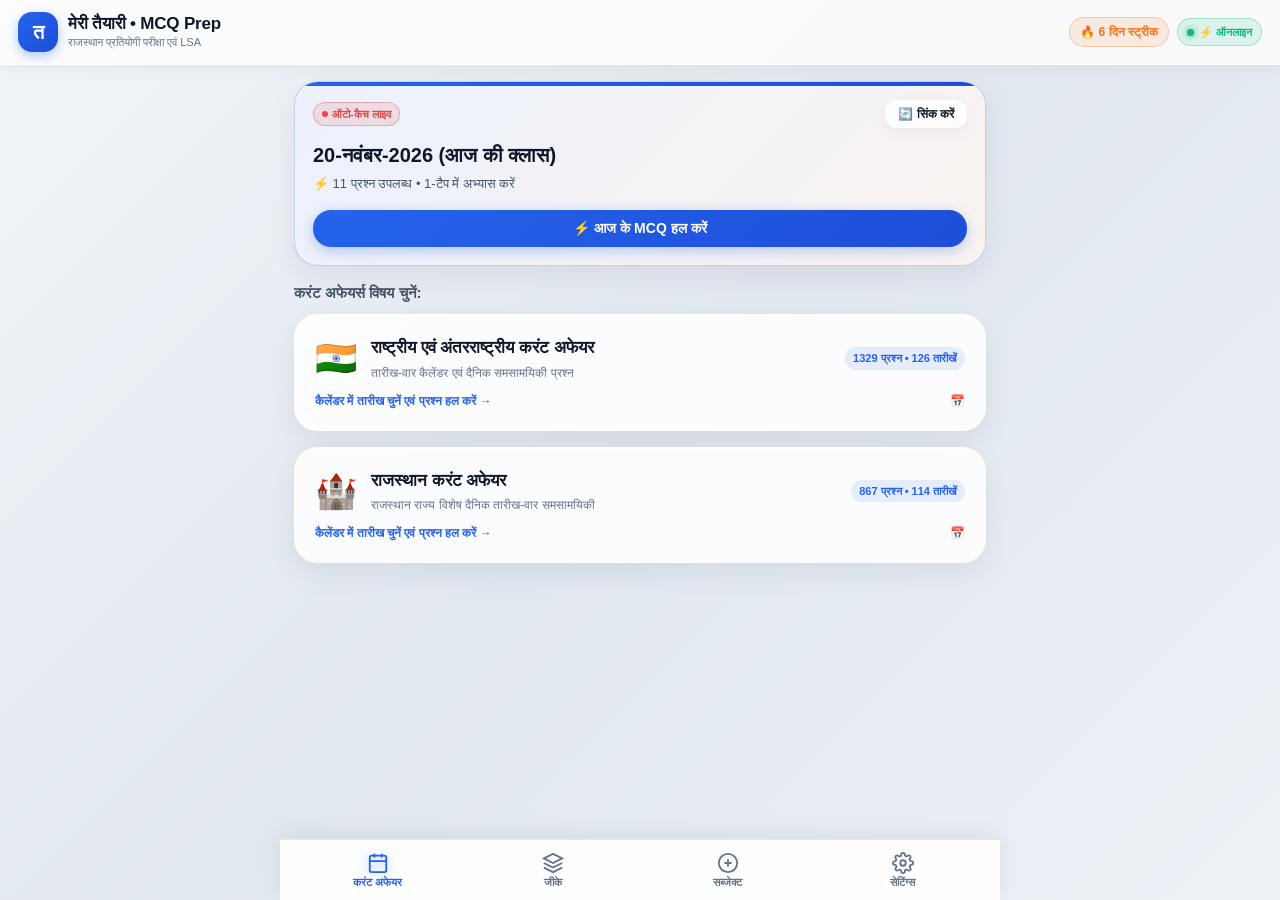
==== commit ec414775: "feat: integrated Google Gemini AI engine & 100% verified AI questions, v3.6.0" ====
--- a/index.html
+++ b/index.html
@@ -244,6 +244,34 @@
 
     <!-- ================= TAB 4: सेटिंग्स ================= -->
     <section id="tab-settings" class="view-section">
+
+      <!-- 0. Google Gemini AI Engine Configuration -->
+      <div class="glass-card" style="margin-bottom: 16px; border: 1.5px solid rgba(59, 130, 246, 0.35);">
+        <div class="glass-card-header">
+          <h3 class="card-title">
+            <span>🤖</span> Google Gemini AI इंजन
+          </h3>
+          <span class="badge-count" style="background: rgba(16, 185, 129, 0.15); color: #059669; font-weight: 700;">सक्रिय (Active)</span>
+        </div>
+        <p style="font-size: 13px; color: var(--text-secondary); margin-bottom: 12px; line-height: 1.5;">
+          Google Gemini AI आपके गूगल डॉक्स व नोट्स को समझकर परीक्षा स्तर के प्रामाणिक प्रश्न और 4 सटीक विकल्प तैयार करता है।
+        </p>
+
+        <div class="form-group" style="margin-bottom: 10px;">
+          <label class="form-label">Google Gemini API Key:</label>
+          <div style="display: flex; gap: 8px;">
+            <input type="password" class="form-input" id="gemini-api-key-input" placeholder="AQ.Ab... या AIzaSy..." style="flex: 1; font-family: monospace;">
+            <button class="btn btn-secondary btn-sm" id="btn-toggle-key-visibility" type="button" title="Key देखें / छुपाएं">👁️</button>
+          </div>
+        </div>
+
+        <div style="display: flex; align-items: center; gap: 10px;">
+          <button class="btn btn-primary btn-sm" id="btn-save-gemini-key">
+            💾 API Key सेव करें
+          </button>
+          <span id="gemini-key-status" style="font-size: 12px; font-weight: 600; color: #059669;"></span>
+        </div>
+      </div>
 
       <!-- 1. Add & Manage Google Docs -->
       <div class="glass-card" id="add-doc-card">
--- a/app.css
+++ b/app.css
@@ -830,6 +830,25 @@
   color: #fff;
 }
 
+/* Clean Note Box (Replacing long explanations and mnemonics) */
+.note-box {
+  background: rgba(0, 122, 255, 0.06);
+  border-left: 4px solid var(--primary, #007aff);
+  border-radius: 0 var(--radius-md) var(--radius-md) 0;
+  padding: 12px 16px;
+  margin-top: 12px;
+  font-size: 13.5px;
+  line-height: 1.6;
+  color: var(--text-main);
+  animation: fadeInView 0.2s ease-out;
+}
+
+.note-box strong {
+  color: var(--primary, #007aff);
+  font-weight: 700;
+  margin-right: 4px;
+}
+
 /* Detailed AI Explanation Box */
 .explanation-box {
   background: var(--glass-bg-subtle);
